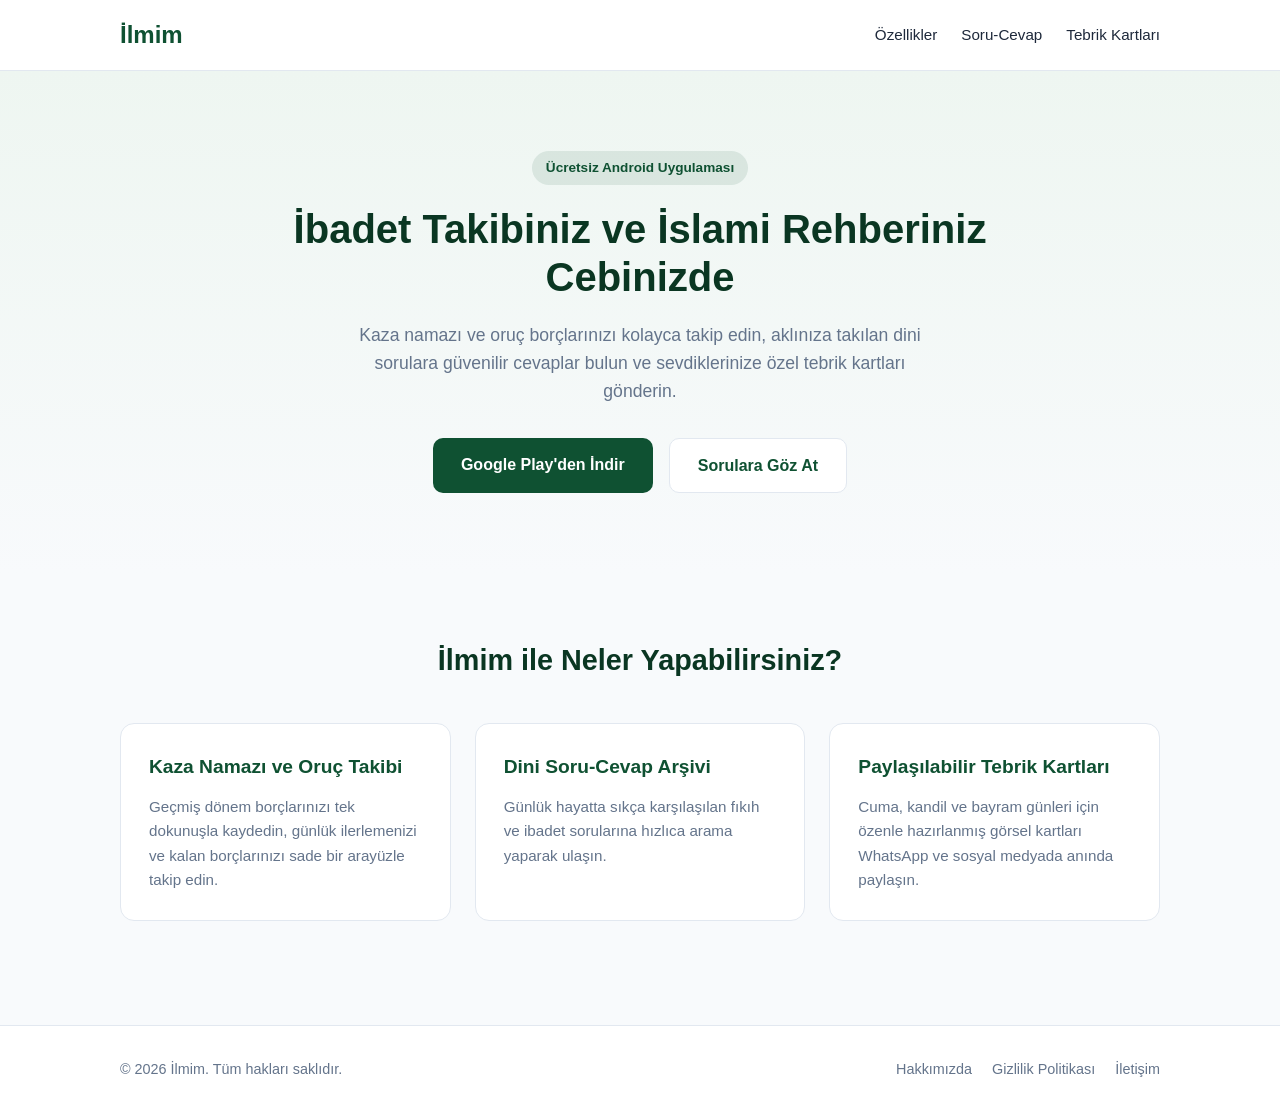
==== index.html @ 584e481b "Ilk tasarim" ====
<!DOCTYPE html>
<html lang="tr">
<head>
    <meta charset="UTF-8">
    <meta name="viewport" content="width=device-width, initial-scale=1.0">
    <title>İlmim | Kaza Takibi, Dini Sorular ve Tebrik Kartları</title>
    <meta name="description" content="Kaza namazı ve oruç borcu takibi yapın, güvenilir dini soru-cevap arşivine ulaşın ve özel günler için şık tebrik kartları paylaşın.">
    <link rel="stylesheet" href="css/style.css">
</head>
<body>

    <header class="navbar">
        <div class="container nav-content">
            <a href="index.html" class="logo">İlmim</a>
            <nav class="nav-links">
                <a href="#ozellikler">Özellikler</a>
                <a href="sorular/index.html">Soru-Cevap</a>
                <a href="kart/index.html">Tebrik Kartları</a>
            </nav>
        </div>
    </header>

    <main>
        <section class="hero">
            <div class="container hero-content">
                <span class="badge">Ücretsiz Android Uygulaması</span>
                <h1>İbadet Takibiniz ve İslami Rehberiniz Cebinizde</h1>
                <p>Kaza namazı ve oruç borçlarınızı kolayca takip edin, aklınıza takılan dini sorulara güvenilir cevaplar bulun ve sevdiklerinize özel tebrik kartları gönderin.</p>
                <div class="hero-buttons">
                    <a href="#" class="btn btn-primary">Google Play'den İndir</a>
                    <a href="sorular/index.html" class="btn btn-secondary">Sorulara Göz At</a>
                </div>
            </div>
        </section>

        <section id="ozellikler" class="features">
            <div class="container">
                <h2>İlmim ile Neler Yapabilirsiniz?</h2>
                <div class="feature-grid">
                    <div class="feature-card">
                        <h3>Kaza Namazı ve Oruç Takibi</h3>
                        <p>Geçmiş dönem borçlarınızı tek dokunuşla kaydedin, günlük ilerlemenizi ve kalan borçlarınızı sade bir arayüzle takip edin.</p>
                    </div>
                    <div class="feature-card">
                        <h3>Dini Soru-Cevap Arşivi</h3>
                        <p>Günlük hayatta sıkça karşılaşılan fıkıh ve ibadet sorularına hızlıca arama yaparak ulaşın.</p>
                    </div>
                    <div class="feature-card">
                        <h3>Paylaşılabilir Tebrik Kartları</h3>
                        <p>Cuma, kandil ve bayram günleri için özenle hazırlanmış görsel kartları WhatsApp ve sosyal medyada anında paylaşın.</p>
                    </div>
                </div>
            </div>
        </section>
    </main>

    <footer class="footer">
        <div class="container footer-content">
            <p>&copy; 2026 İlmim. Tüm hakları saklıdır.</p>
            <div class="footer-links">
                <a href="hakkimizda.html">Hakkımızda</a>
                <a href="gizlilik-politikasi.html">Gizlilik Politikası</a>
                <a href="iletisim.html">İletişim</a>
            </div>
        </div>
    </footer>

</body>
</html>
---- css/style.css ----
:root {
    --primary: #0f5132;
    --primary-dark: #0a3622;
    --accent: #c5a059;
    --bg: #f8fafc;
    --surface: #ffffff;
    --text: #1e293b;
    --text-muted: #64748b;
    --border: #e2e8f0;
}

* {
    margin: 0;
    padding: 0;
    box-sizing: border-box;
}

body {
    font-family: -apple-system, BlinkMacSystemFont, "Segoe UI", Roboto, sans-serif;
    background-color: var(--bg);
    color: var(--text);
    line-height: 1.6;
}

.container {
    max-width: 1080px;
    margin: 0 auto;
    padding: 0 20px;
}

/* Navbar */
.navbar {
    background: var(--surface);
    border-bottom: 1px solid var(--border);
    padding: 16px 0;
    position: sticky;
    top: 0;
    z-index: 10;
}

.nav-content {
    display: flex;
    justify-content: space-between;
    align-items: center;
}

.logo {
    font-size: 1.5rem;
    font-weight: 800;
    color: var(--primary);
    text-decoration: none;
}

.nav-links {
    display: flex;
    gap: 24px;
}

.nav-links a {
    text-decoration: none;
    color: var(--text);
    font-weight: 500;
    font-size: 0.95rem;
}

.nav-links a:hover {
    color: var(--primary);
}

/* Hero */
.hero {
    padding: 80px 0;
    text-align: center;
    background: linear-gradient(180deg, #eef6f1 0%, var(--bg) 100%);
}

.badge {
    display: inline-block;
    background: rgba(15, 81, 50, 0.1);
    color: var(--primary);
    padding: 6px 14px;
    border-radius: 999px;
    font-size: 0.85rem;
    font-weight: 600;
    margin-bottom: 20px;
}

.hero h1 {
    font-size: 2.5rem;
    line-height: 1.2;
    max-width: 720px;
    margin: 0 auto 20px;
    color: var(--primary-dark);
}

.hero p {
    font-size: 1.1rem;
    color: var(--text-muted);
    max-width: 600px;
    margin: 0 auto 32px;
}

.hero-buttons {
    display: flex;
    gap: 16px;
    justify-content: center;
    flex-wrap: wrap;
}

.btn {
    padding: 14px 28px;
    border-radius: 10px;
    font-weight: 600;
    text-decoration: none;
    transition: all 0.2s ease;
}

.btn-primary {
    background: var(--primary);
    color: #fff;
}

.btn-primary:hover {
    background: var(--primary-dark);
}

.btn-secondary {
    background: var(--surface);
    color: var(--primary);
    border: 1px solid var(--border);
}

.btn-secondary:hover {
    border-color: var(--primary);
}

/* Features */
.features {
    padding: 64px 0;
}

.features h2 {
    text-align: center;
    font-size: 1.8rem;
    margin-bottom: 40px;
    color: var(--primary-dark);
}

.feature-grid {
    display: grid;
    grid-template-columns: repeat(auto-fit, minmax(280px, 1fr));
    gap: 24px;
}

.feature-card {
    background: var(--surface);
    padding: 28px;
    border-radius: 14px;
    border: 1px solid var(--border);
}

.feature-card h3 {
    color: var(--primary);
    margin-bottom: 12px;
    font-size: 1.2rem;
}

.feature-card p {
    color: var(--text-muted);
    font-size: 0.95rem;
}

/* Footer */
.footer {
    border-top: 1px solid var(--border);
    padding: 32px 0;
    margin-top: 40px;
    background: var(--surface);
}

.footer-content {
    display: flex;
    justify-content: space-between;
    align-items: center;
    flex-wrap: wrap;
    gap: 16px;
    font-size: 0.9rem;
    color: var(--text-muted);
}

.footer-links {
    display: flex;
    gap: 20px;
}

.footer-links a {
    color: var(--text-muted);
    text-decoration: none;
}

.footer-links a:hover {
    color: var(--primary);
}

@media (max-width: 600px) {
    .hero h1 { font-size: 1.9rem; }
    .nav-links { gap: 14px; font-size: 0.85rem; }
}
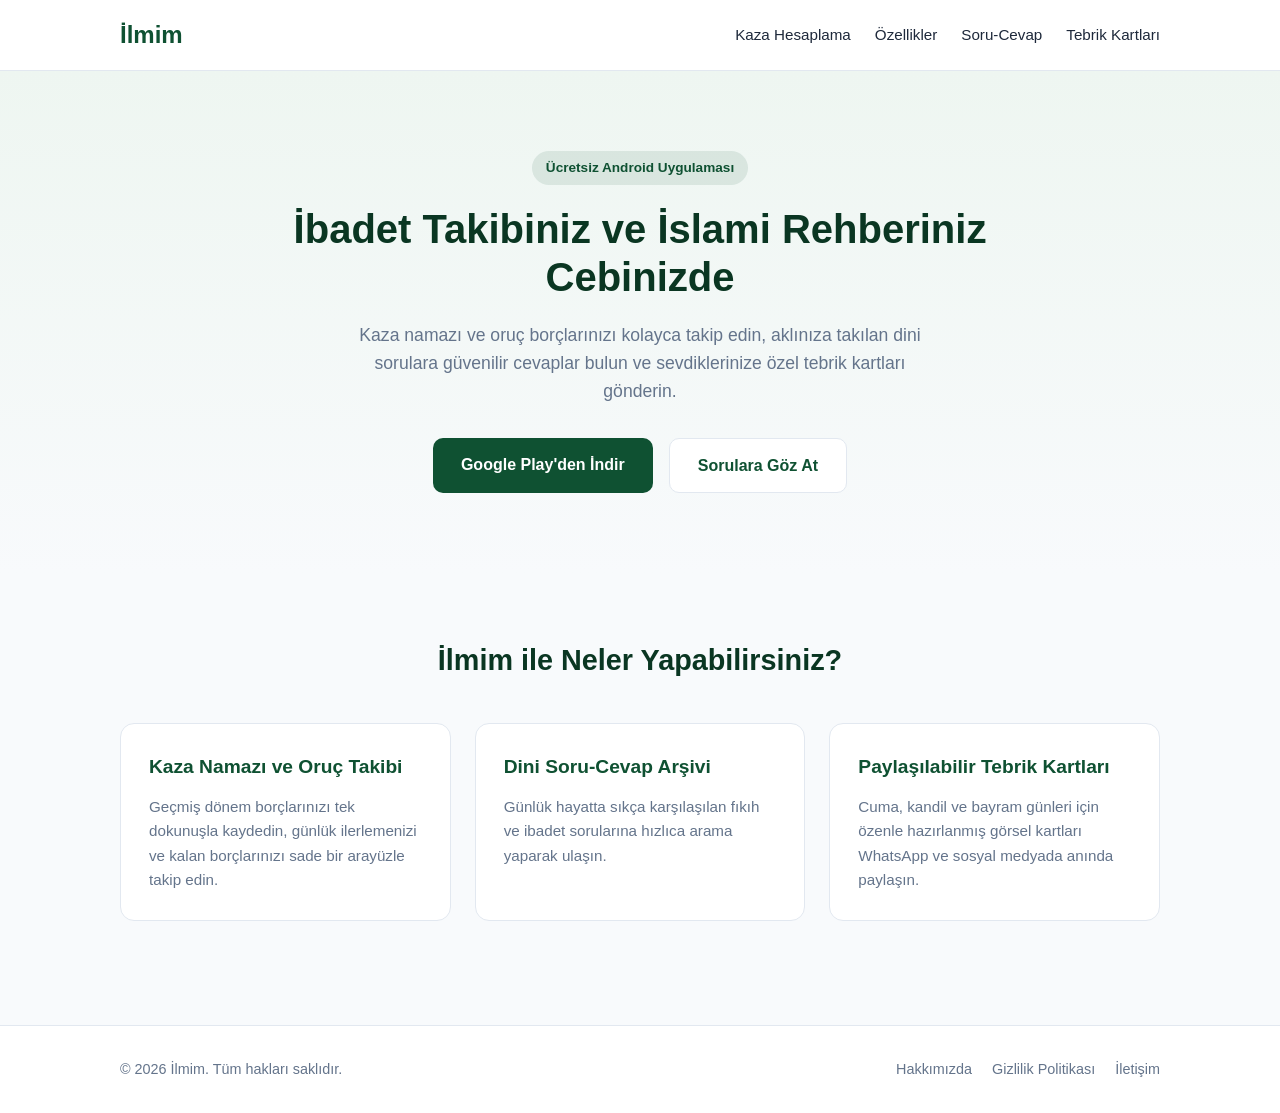
==== commit f8599f1e: "Kaza hesaplama sayfasi eklendi" ====
--- a/index.html
+++ b/index.html
@@ -13,6 +13,7 @@
         <div class="container nav-content">
             <a href="index.html" class="logo">İlmim</a>
             <nav class="nav-links">
+                <a href="kaza-hesaplama.html">Kaza Hesaplama</a>
                 <a href="#ozellikler">Özellikler</a>
                 <a href="sorular/index.html">Soru-Cevap</a>
                 <a href="kart/index.html">Tebrik Kartları</a>
